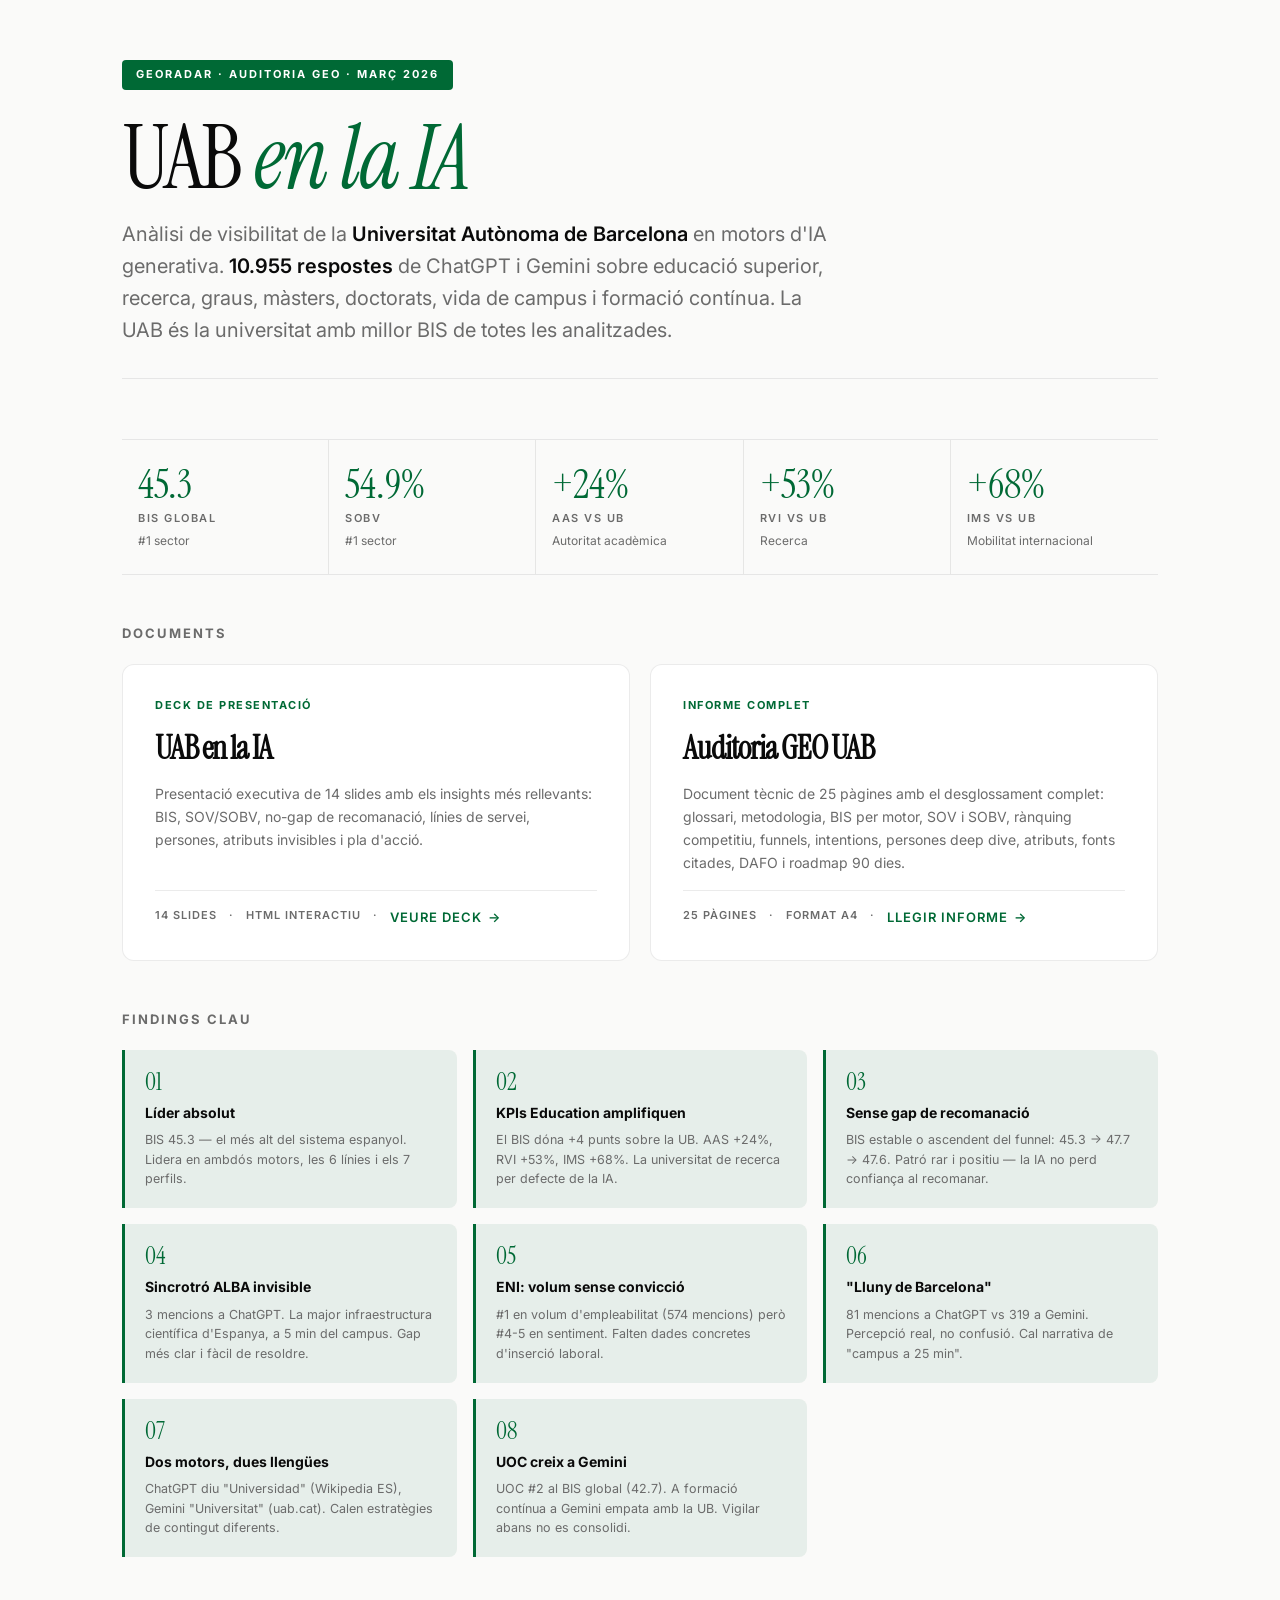
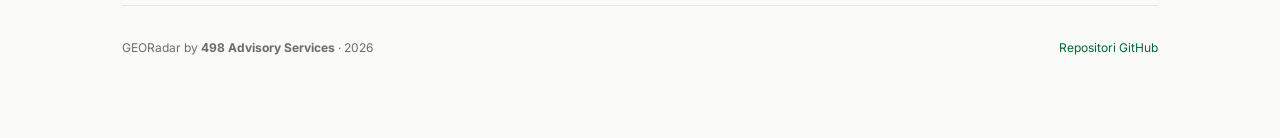
==== index.html @ ec0a304d "Add landing page and .nojekyll for GitHub Pages - index.html: landing executiva amb mètriques clau, " ====
<!DOCTYPE html>
<html lang="ca">
<head>
  <meta charset="UTF-8">
  <meta name="viewport" content="width=device-width, initial-scale=1.0">
  <title>UAB · Auditoria GEO · Març 2026</title>
  <meta name="description" content="Auditoria GEORadar de la Universitat Autònoma de Barcelona. Anàlisi de visibilitat en IA generativa (ChatGPT + Gemini, 10.955 respostes).">
  <link rel="preconnect" href="https://fonts.googleapis.com">
  <link rel="preconnect" href="https://fonts.gstatic.com" crossorigin>
  <link href="https://fonts.googleapis.com/css2?family=Inter:wght@400;500;600;700;800;900&family=Instrument+Serif:ital@0;1&display=swap" rel="stylesheet">
  <style>
    :root {
      --uab-green: #006935;
      --uab-green-dark: #005028;
      --uab-green-light: rgba(0,105,53,0.08);
      --ink: #0A0A0A;
      --bg: #FAFAF9;
      --muted: #6b6b6b;
      --border: rgba(0,0,0,0.08);
    }
    * { box-sizing: border-box; margin: 0; padding: 0; }
    body {
      font-family: "Inter", system-ui, -apple-system, sans-serif;
      background: var(--bg);
      color: var(--ink);
      min-height: 100vh;
      line-height: 1.6;
      -webkit-font-smoothing: antialiased;
    }
    .container { max-width: 1100px; margin: 0 auto; padding: 60px 32px 80px; }

    header { margin-bottom: 60px; padding-bottom: 32px; border-bottom: 1px solid var(--border); }
    .badge {
      display: inline-block;
      font-size: 11px;
      font-weight: 700;
      letter-spacing: 2px;
      text-transform: uppercase;
      color: #fff;
      background: var(--uab-green);
      padding: 6px 14px;
      border-radius: 4px;
      margin-bottom: 24px;
    }
    h1 {
      font-family: "Instrument Serif", "Inter", serif;
      font-weight: 400;
      font-size: clamp(48px, 7vw, 88px);
      line-height: 1;
      letter-spacing: -2px;
      margin-bottom: 16px;
    }
    h1 .accent { color: var(--uab-green); font-style: italic; }
    .subtitle {
      font-size: clamp(16px, 1.6vw, 20px);
      color: var(--muted);
      max-width: 720px;
      line-height: 1.6;
    }
    .subtitle strong { color: var(--ink); font-weight: 600; }

    .metrics {
      display: grid;
      grid-template-columns: repeat(auto-fit, minmax(180px, 1fr));
      gap: 0;
      margin: 48px 0;
      border-top: 1px solid var(--border);
      border-bottom: 1px solid var(--border);
    }
    .metric {
      padding: 24px 16px;
      border-right: 1px solid var(--border);
    }
    .metric:last-child { border-right: none; }
    .metric-value {
      font-family: "Instrument Serif", serif;
      font-size: 40px;
      line-height: 1;
      color: var(--uab-green);
      margin-bottom: 6px;
    }
    .metric-label {
      font-size: 11px;
      font-weight: 600;
      letter-spacing: 1.5px;
      text-transform: uppercase;
      color: var(--muted);
    }
    .metric-sub {
      font-size: 12px;
      color: var(--muted);
      margin-top: 4px;
    }

    .section-title {
      font-size: 13px;
      font-weight: 700;
      letter-spacing: 2px;
      text-transform: uppercase;
      color: var(--muted);
      margin-bottom: 20px;
    }

    .cards {
      display: grid;
      grid-template-columns: repeat(auto-fit, minmax(380px, 1fr));
      gap: 20px;
      margin-bottom: 48px;
    }
    .card {
      background: #fff;
      border: 1px solid var(--border);
      border-radius: 12px;
      padding: 32px;
      text-decoration: none;
      color: inherit;
      transition: transform 0.2s ease, border-color 0.2s ease, box-shadow 0.2s ease;
      display: flex;
      flex-direction: column;
      gap: 16px;
    }
    .card:hover {
      transform: translateY(-4px);
      border-color: var(--uab-green);
      box-shadow: 0 12px 28px rgba(0,105,53,0.10);
    }
    .card-tag {
      font-size: 11px;
      font-weight: 700;
      letter-spacing: 1.5px;
      text-transform: uppercase;
      color: var(--uab-green);
    }
    .card-title {
      font-family: "Instrument Serif", serif;
      font-size: 32px;
      line-height: 1.1;
      letter-spacing: -1px;
    }
    .card-desc {
      font-size: 14px;
      color: var(--muted);
      line-height: 1.65;
    }
    .card-meta {
      display: flex;
      gap: 12px;
      flex-wrap: wrap;
      font-size: 11px;
      font-weight: 600;
      letter-spacing: 1px;
      text-transform: uppercase;
      color: var(--muted);
      padding-top: 16px;
      border-top: 1px solid var(--border);
      margin-top: auto;
    }
    .card-cta {
      display: inline-flex;
      align-items: center;
      gap: 6px;
      font-size: 13px;
      font-weight: 600;
      color: var(--uab-green);
    }
    .card-cta::after {
      content: '→';
      transition: transform 0.2s ease;
    }
    .card:hover .card-cta::after { transform: translateX(4px); }

    .findings {
      display: grid;
      grid-template-columns: repeat(auto-fit, minmax(260px, 1fr));
      gap: 16px;
      margin-bottom: 48px;
    }
    .finding {
      padding: 20px;
      background: var(--uab-green-light);
      border-left: 3px solid var(--uab-green);
      border-radius: 0 8px 8px 0;
    }
    .finding-num {
      font-family: "Instrument Serif", serif;
      font-size: 24px;
      color: var(--uab-green);
      line-height: 1;
      margin-bottom: 8px;
    }
    .finding-title {
      font-size: 14px;
      font-weight: 700;
      margin-bottom: 6px;
    }
    .finding-text {
      font-size: 12.5px;
      color: var(--muted);
      line-height: 1.55;
    }

    footer {
      padding-top: 32px;
      border-top: 1px solid var(--border);
      font-size: 12px;
      color: var(--muted);
      display: flex;
      justify-content: space-between;
      flex-wrap: wrap;
      gap: 12px;
    }
    footer a { color: var(--uab-green); text-decoration: none; }
    footer a:hover { text-decoration: underline; }

    @media (max-width: 720px) {
      .container { padding: 40px 20px 60px; }
      .card { padding: 24px; }
      .metric { padding: 18px 12px; }
      .metric-value { font-size: 32px; }
    }
  </style>
</head>
<body>
  <div class="container">

    <header>
      <span class="badge">GEORadar · Auditoria GEO · Març 2026</span>
      <h1>UAB <span class="accent">en la IA</span></h1>
      <p class="subtitle">
        Anàlisi de visibilitat de la <strong>Universitat Autònoma de Barcelona</strong> en motors d'IA generativa.
        <strong>10.955 respostes</strong> de ChatGPT i Gemini sobre educació superior, recerca, graus, màsters, doctorats, vida de campus i formació contínua. La UAB és la universitat amb millor BIS de totes les analitzades.
      </p>
    </header>

    <div class="metrics">
      <div class="metric">
        <div class="metric-value">45.3</div>
        <div class="metric-label">BIS global</div>
        <div class="metric-sub">#1 sector</div>
      </div>
      <div class="metric">
        <div class="metric-value">54.9%</div>
        <div class="metric-label">SOBV</div>
        <div class="metric-sub">#1 sector</div>
      </div>
      <div class="metric">
        <div class="metric-value">+24%</div>
        <div class="metric-label">AAS vs UB</div>
        <div class="metric-sub">Autoritat acadèmica</div>
      </div>
      <div class="metric">
        <div class="metric-value">+53%</div>
        <div class="metric-label">RVI vs UB</div>
        <div class="metric-sub">Recerca</div>
      </div>
      <div class="metric">
        <div class="metric-value">+68%</div>
        <div class="metric-label">IMS vs UB</div>
        <div class="metric-sub">Mobilitat internacional</div>
      </div>
    </div>

    <div class="section-title">Documents</div>
    <div class="cards">

      <a class="card" href="_outputs/UAB%20en%20la%20IA.html">
        <span class="card-tag">Deck de presentació</span>
        <h2 class="card-title">UAB en la IA</h2>
        <p class="card-desc">
          Presentació executiva de 14 slides amb els insights més rellevants: BIS, SOV/SOBV, no-gap de recomanació, línies de servei, persones, atributs invisibles i pla d'acció.
        </p>
        <div class="card-meta">
          <span>14 slides</span>
          <span>·</span>
          <span>HTML interactiu</span>
          <span>·</span>
          <span class="card-cta">Veure deck</span>
        </div>
      </a>

      <a class="card" href="_outputs/20260514_INFORME_uab_geo-audit-marc2026_v1.html">
        <span class="card-tag">Informe complet</span>
        <h2 class="card-title">Auditoria GEO UAB</h2>
        <p class="card-desc">
          Document tècnic de 25 pàgines amb el desglossament complet: glossari, metodologia, BIS per motor, SOV i SOBV, rànquing competitiu, funnels, intentions, persones deep dive, atributs, fonts citades, DAFO i roadmap 90 dies.
        </p>
        <div class="card-meta">
          <span>25 pàgines</span>
          <span>·</span>
          <span>Format A4</span>
          <span>·</span>
          <span class="card-cta">Llegir informe</span>
        </div>
      </a>

    </div>

    <div class="section-title">Findings clau</div>
    <div class="findings">

      <div class="finding">
        <div class="finding-num">01</div>
        <div class="finding-title">Líder absolut</div>
        <div class="finding-text">BIS 45.3 — el més alt del sistema espanyol. Lidera en ambdós motors, les 6 línies i els 7 perfils.</div>
      </div>

      <div class="finding">
        <div class="finding-num">02</div>
        <div class="finding-title">KPIs Education amplifiquen</div>
        <div class="finding-text">El BIS dóna +4 punts sobre la UB. AAS +24%, RVI +53%, IMS +68%. La universitat de recerca per defecte de la IA.</div>
      </div>

      <div class="finding">
        <div class="finding-num">03</div>
        <div class="finding-title">Sense gap de recomanació</div>
        <div class="finding-text">BIS estable o ascendent del funnel: 45.3 → 47.7 → 47.6. Patró rar i positiu — la IA no perd confiança al recomanar.</div>
      </div>

      <div class="finding">
        <div class="finding-num">04</div>
        <div class="finding-title">Sincrotró ALBA invisible</div>
        <div class="finding-text">3 mencions a ChatGPT. La major infraestructura científica d'Espanya, a 5 min del campus. Gap més clar i fàcil de resoldre.</div>
      </div>

      <div class="finding">
        <div class="finding-num">05</div>
        <div class="finding-title">ENI: volum sense convicció</div>
        <div class="finding-text">#1 en volum d'empleabilitat (574 mencions) però #4-5 en sentiment. Falten dades concretes d'inserció laboral.</div>
      </div>

      <div class="finding">
        <div class="finding-num">06</div>
        <div class="finding-title">"Lluny de Barcelona"</div>
        <div class="finding-text">81 mencions a ChatGPT vs 319 a Gemini. Percepció real, no confusió. Cal narrativa de "campus a 25 min".</div>
      </div>

      <div class="finding">
        <div class="finding-num">07</div>
        <div class="finding-title">Dos motors, dues llengües</div>
        <div class="finding-text">ChatGPT diu "Universidad" (Wikipedia ES), Gemini "Universitat" (uab.cat). Calen estratègies de contingut diferents.</div>
      </div>

      <div class="finding">
        <div class="finding-num">08</div>
        <div class="finding-title">UOC creix a Gemini</div>
        <div class="finding-text">UOC #2 al BIS global (42.7). A formació contínua a Gemini empata amb la UB. Vigilar abans no es consolidi.</div>
      </div>

    </div>

    <footer>
      <span>GEORadar by <strong>498 Advisory Services</strong> · 2026</span>
      <span><a href="https://github.com/498AS/uab-geo-audit">Repositori GitHub</a></span>
    </footer>

  </div>
</body>
</html>
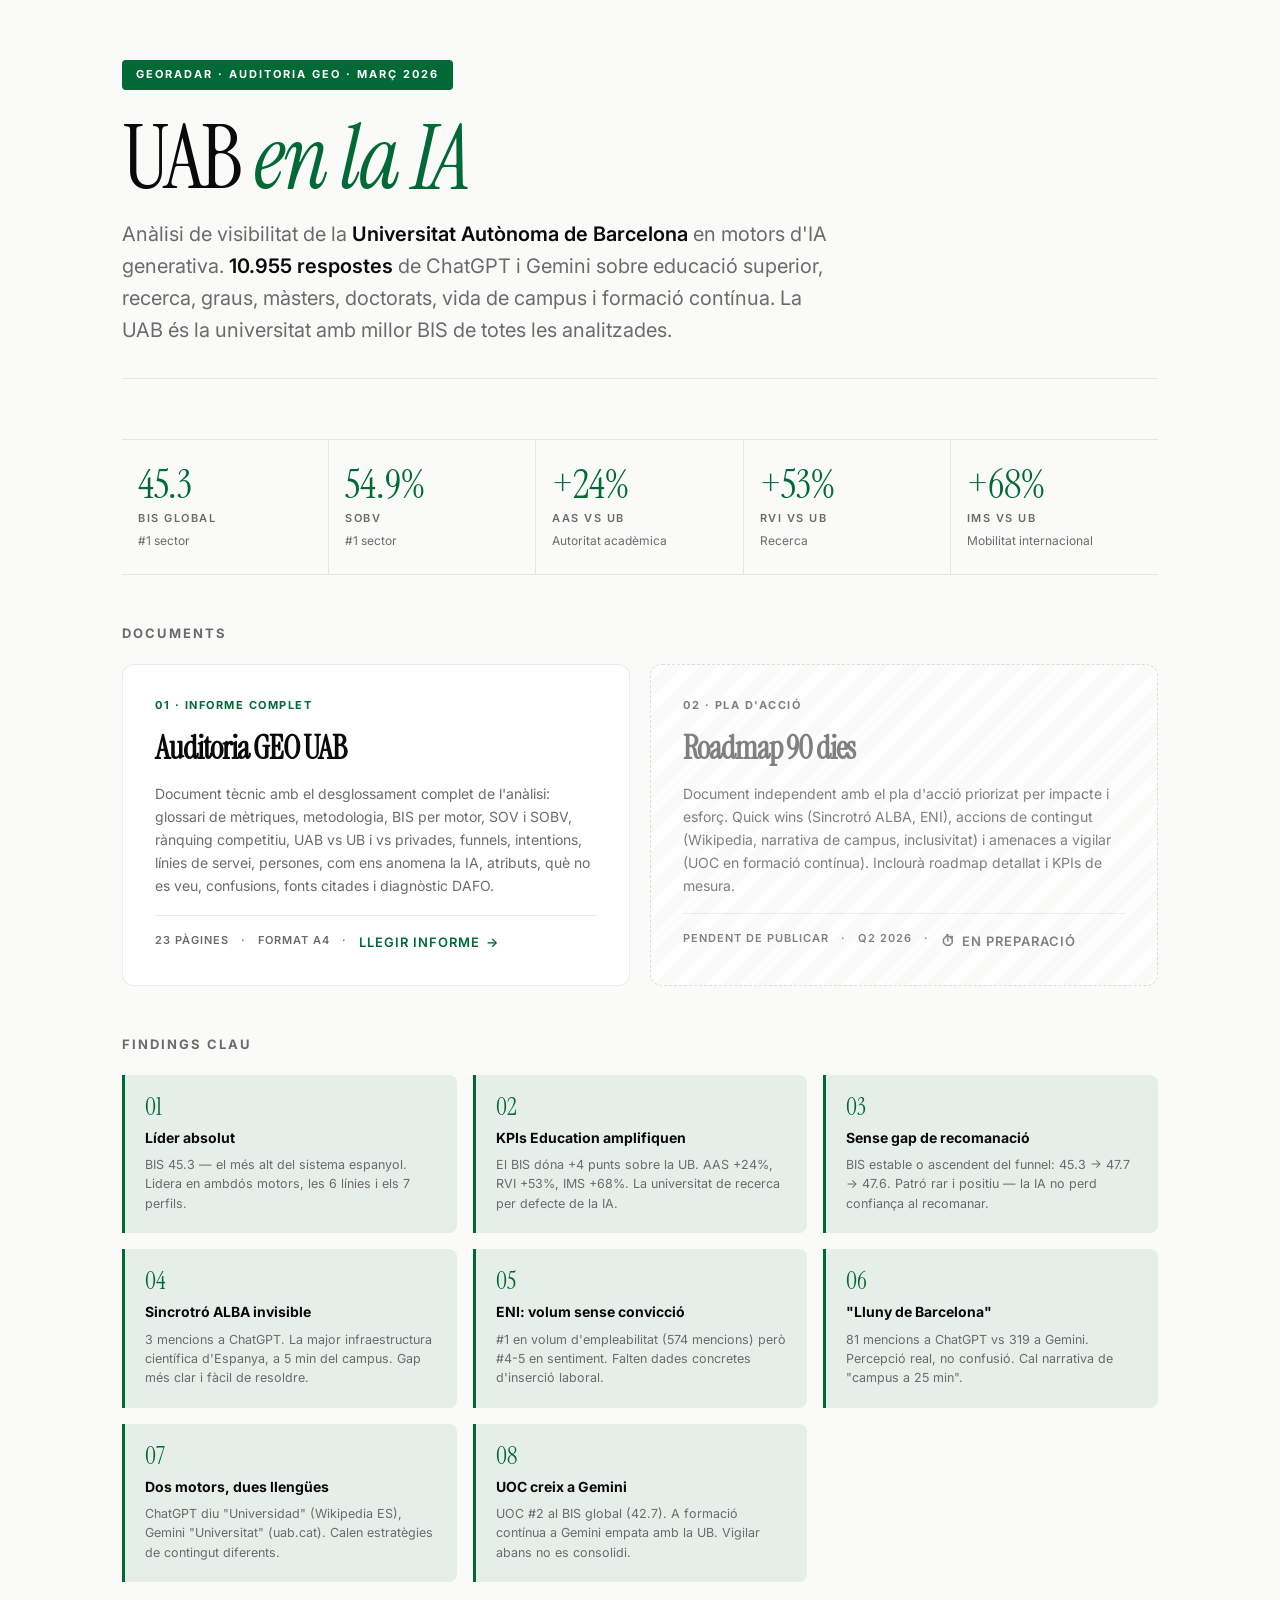
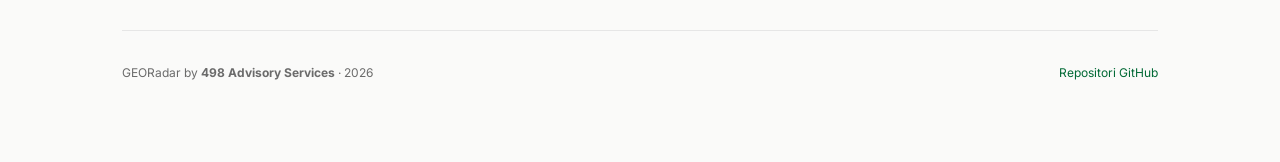
==== commit ad275245: "Landing: replace deck card with Pla d'acció (pending) La landing ara mostra dues targetes numerades:" ====
--- a/index.html
+++ b/index.html
@@ -168,6 +168,38 @@
       transition: transform 0.2s ease;
     }
     .card:hover .card-cta::after { transform: translateX(4px); }
+    .card--pending {
+      cursor: not-allowed;
+      background: repeating-linear-gradient(
+        135deg,
+        #fff,
+        #fff 12px,
+        #fafaf9 12px,
+        #fafaf9 24px
+      );
+      border-style: dashed;
+      border-color: rgba(0,0,0,0.14);
+      opacity: 0.85;
+    }
+    .card--pending:hover {
+      transform: none;
+      box-shadow: none;
+      border-color: rgba(0,0,0,0.14);
+    }
+    .card--pending .card-tag { color: var(--muted); }
+    .card--pending .card-title { color: var(--muted); }
+    .card-cta-pending {
+      display: inline-flex;
+      align-items: center;
+      gap: 6px;
+      font-size: 13px;
+      font-weight: 600;
+      color: var(--muted);
+    }
+    .card-cta-pending::before {
+      content: '⏱';
+      font-size: 14px;
+    }
 
     .findings {
       display: grid;
@@ -263,29 +295,14 @@
     <div class="section-title">Documents</div>
     <div class="cards">
 
-      <a class="card" href="_outputs/UAB%20en%20la%20IA.html">
-        <span class="card-tag">Deck de presentació</span>
-        <h2 class="card-title">UAB en la IA</h2>
+      <a class="card" href="_outputs/20260514_INFORME_uab_geo-audit-marc2026_v1.html">
+        <span class="card-tag">01 · Informe complet</span>
+        <h2 class="card-title">Auditoria GEO UAB</h2>
         <p class="card-desc">
-          Presentació executiva de 14 slides amb els insights més rellevants: BIS, SOV/SOBV, no-gap de recomanació, línies de servei, persones, atributs invisibles i pla d'acció.
+          Document tècnic amb el desglossament complet de l'anàlisi: glossari de mètriques, metodologia, BIS per motor, SOV i SOBV, rànquing competitiu, UAB vs UB i vs privades, funnels, intentions, línies de servei, persones, com ens anomena la IA, atributs, què no es veu, confusions, fonts citades i diagnòstic DAFO.
         </p>
         <div class="card-meta">
-          <span>14 slides</span>
-          <span>·</span>
-          <span>HTML interactiu</span>
-          <span>·</span>
-          <span class="card-cta">Veure deck</span>
-        </div>
-      </a>
-
-      <a class="card" href="_outputs/20260514_INFORME_uab_geo-audit-marc2026_v1.html">
-        <span class="card-tag">Informe complet</span>
-        <h2 class="card-title">Auditoria GEO UAB</h2>
-        <p class="card-desc">
-          Document tècnic de 25 pàgines amb el desglossament complet: glossari, metodologia, BIS per motor, SOV i SOBV, rànquing competitiu, funnels, intentions, persones deep dive, atributs, fonts citades, DAFO i roadmap 90 dies.
-        </p>
-        <div class="card-meta">
-          <span>25 pàgines</span>
+          <span>23 pàgines</span>
           <span>·</span>
           <span>Format A4</span>
           <span>·</span>
@@ -293,6 +310,21 @@
         </div>
       </a>
 
+      <div class="card card--pending" aria-disabled="true">
+        <span class="card-tag">02 · Pla d'acció</span>
+        <h2 class="card-title">Roadmap 90 dies</h2>
+        <p class="card-desc">
+          Document independent amb el pla d'acció priorizat per impacte i esforç. Quick wins (Sincrotró ALBA, ENI), accions de contingut (Wikipedia, narrativa de campus, inclusivitat) i amenaces a vigilar (UOC en formació contínua). Inclourà roadmap detallat i KPIs de mesura.
+        </p>
+        <div class="card-meta">
+          <span>Pendent de publicar</span>
+          <span>·</span>
+          <span>Q2 2026</span>
+          <span>·</span>
+          <span class="card-cta-pending">En preparació</span>
+        </div>
+      </div>
+
     </div>
 
     <div class="section-title">Findings clau</div>
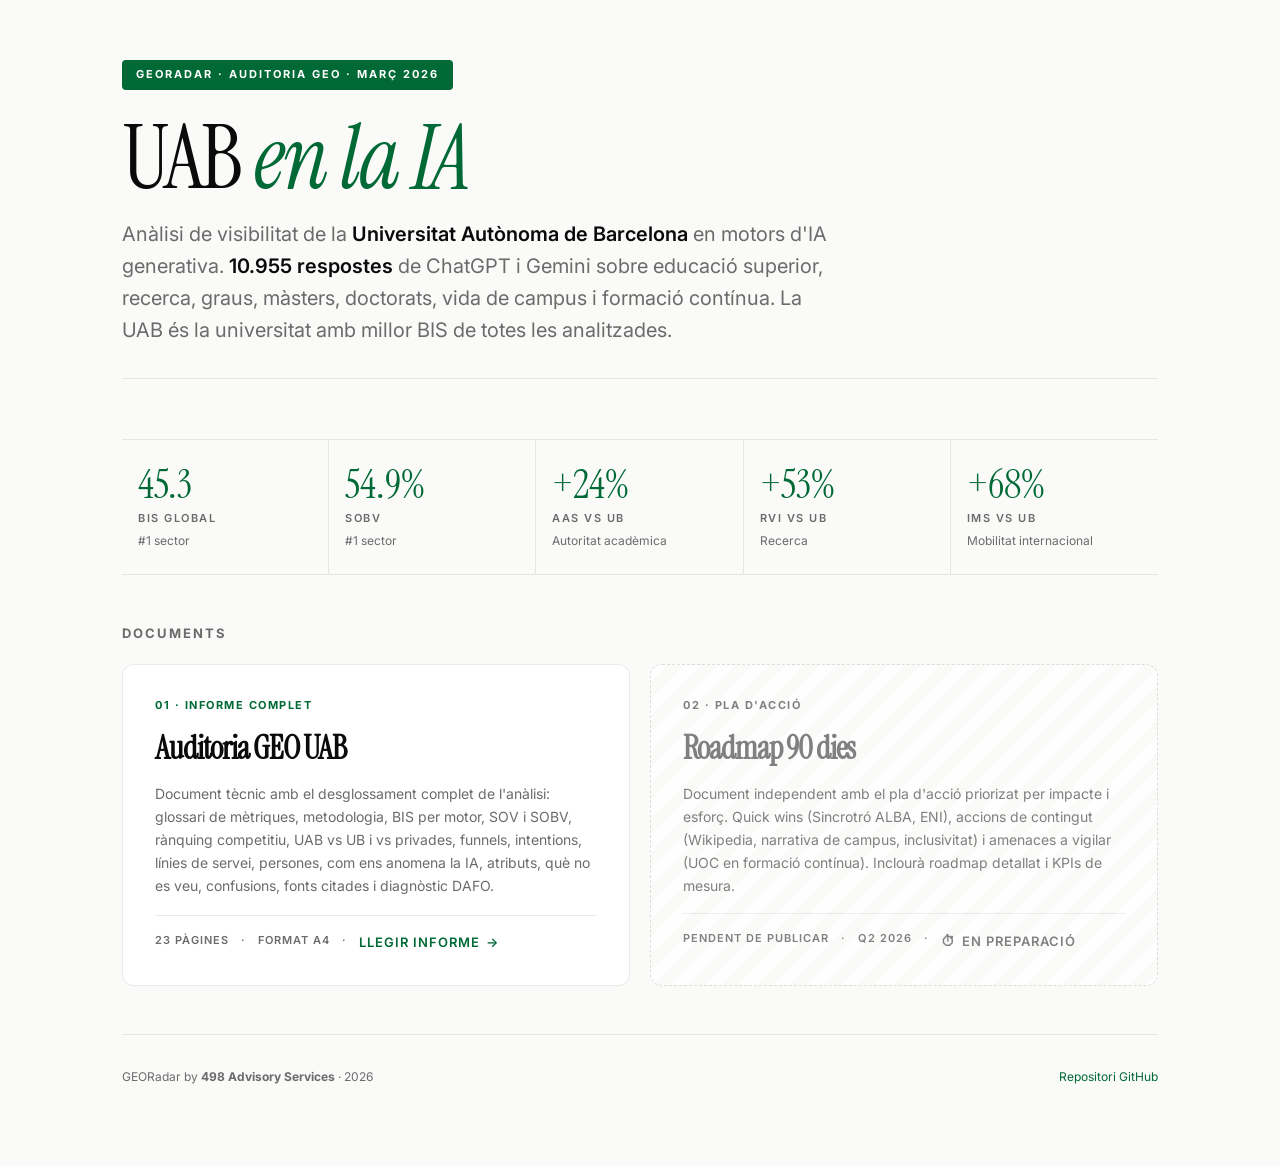
==== commit 6cc530e8: "Landing: remove Findings clau section S'ha eliminat la secció "Findings clau" amb les 8 targetes des" ====
--- a/index.html
+++ b/index.html
@@ -327,58 +327,6 @@
 
     </div>
 
-    <div class="section-title">Findings clau</div>
-    <div class="findings">
-
-      <div class="finding">
-        <div class="finding-num">01</div>
-        <div class="finding-title">Líder absolut</div>
-        <div class="finding-text">BIS 45.3 — el més alt del sistema espanyol. Lidera en ambdós motors, les 6 línies i els 7 perfils.</div>
-      </div>
-
-      <div class="finding">
-        <div class="finding-num">02</div>
-        <div class="finding-title">KPIs Education amplifiquen</div>
-        <div class="finding-text">El BIS dóna +4 punts sobre la UB. AAS +24%, RVI +53%, IMS +68%. La universitat de recerca per defecte de la IA.</div>
-      </div>
-
-      <div class="finding">
-        <div class="finding-num">03</div>
-        <div class="finding-title">Sense gap de recomanació</div>
-        <div class="finding-text">BIS estable o ascendent del funnel: 45.3 → 47.7 → 47.6. Patró rar i positiu — la IA no perd confiança al recomanar.</div>
-      </div>
-
-      <div class="finding">
-        <div class="finding-num">04</div>
-        <div class="finding-title">Sincrotró ALBA invisible</div>
-        <div class="finding-text">3 mencions a ChatGPT. La major infraestructura científica d'Espanya, a 5 min del campus. Gap més clar i fàcil de resoldre.</div>
-      </div>
-
-      <div class="finding">
-        <div class="finding-num">05</div>
-        <div class="finding-title">ENI: volum sense convicció</div>
-        <div class="finding-text">#1 en volum d'empleabilitat (574 mencions) però #4-5 en sentiment. Falten dades concretes d'inserció laboral.</div>
-      </div>
-
-      <div class="finding">
-        <div class="finding-num">06</div>
-        <div class="finding-title">"Lluny de Barcelona"</div>
-        <div class="finding-text">81 mencions a ChatGPT vs 319 a Gemini. Percepció real, no confusió. Cal narrativa de "campus a 25 min".</div>
-      </div>
-
-      <div class="finding">
-        <div class="finding-num">07</div>
-        <div class="finding-title">Dos motors, dues llengües</div>
-        <div class="finding-text">ChatGPT diu "Universidad" (Wikipedia ES), Gemini "Universitat" (uab.cat). Calen estratègies de contingut diferents.</div>
-      </div>
-
-      <div class="finding">
-        <div class="finding-num">08</div>
-        <div class="finding-title">UOC creix a Gemini</div>
-        <div class="finding-text">UOC #2 al BIS global (42.7). A formació contínua a Gemini empata amb la UB. Vigilar abans no es consolidi.</div>
-      </div>
-
-    </div>
 
     <footer>
       <span>GEORadar by <strong>498 Advisory Services</strong> · 2026</span>
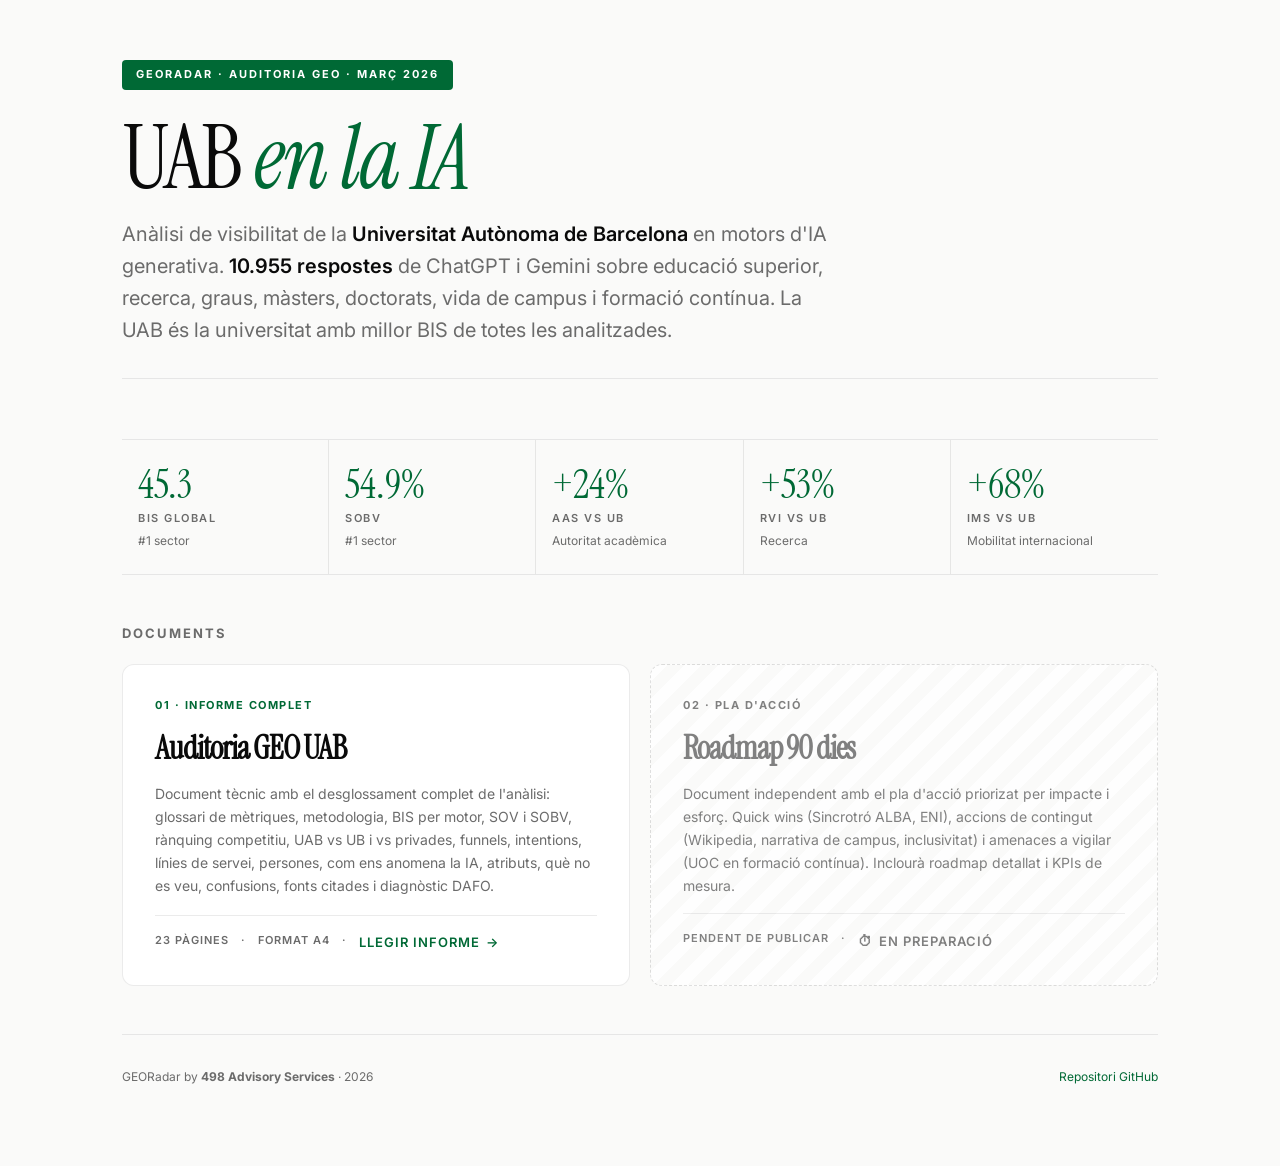
==== commit 5365cfb0: "Landing: remove Q2 2026 from Pla d'acció pending tag Co-Authored-By: Claude Opus 4.7 (1M context) <n" ====
--- a/index.html
+++ b/index.html
@@ -319,8 +319,6 @@
         <div class="card-meta">
           <span>Pendent de publicar</span>
           <span>·</span>
-          <span>Q2 2026</span>
-          <span>·</span>
           <span class="card-cta-pending">En preparació</span>
         </div>
       </div>
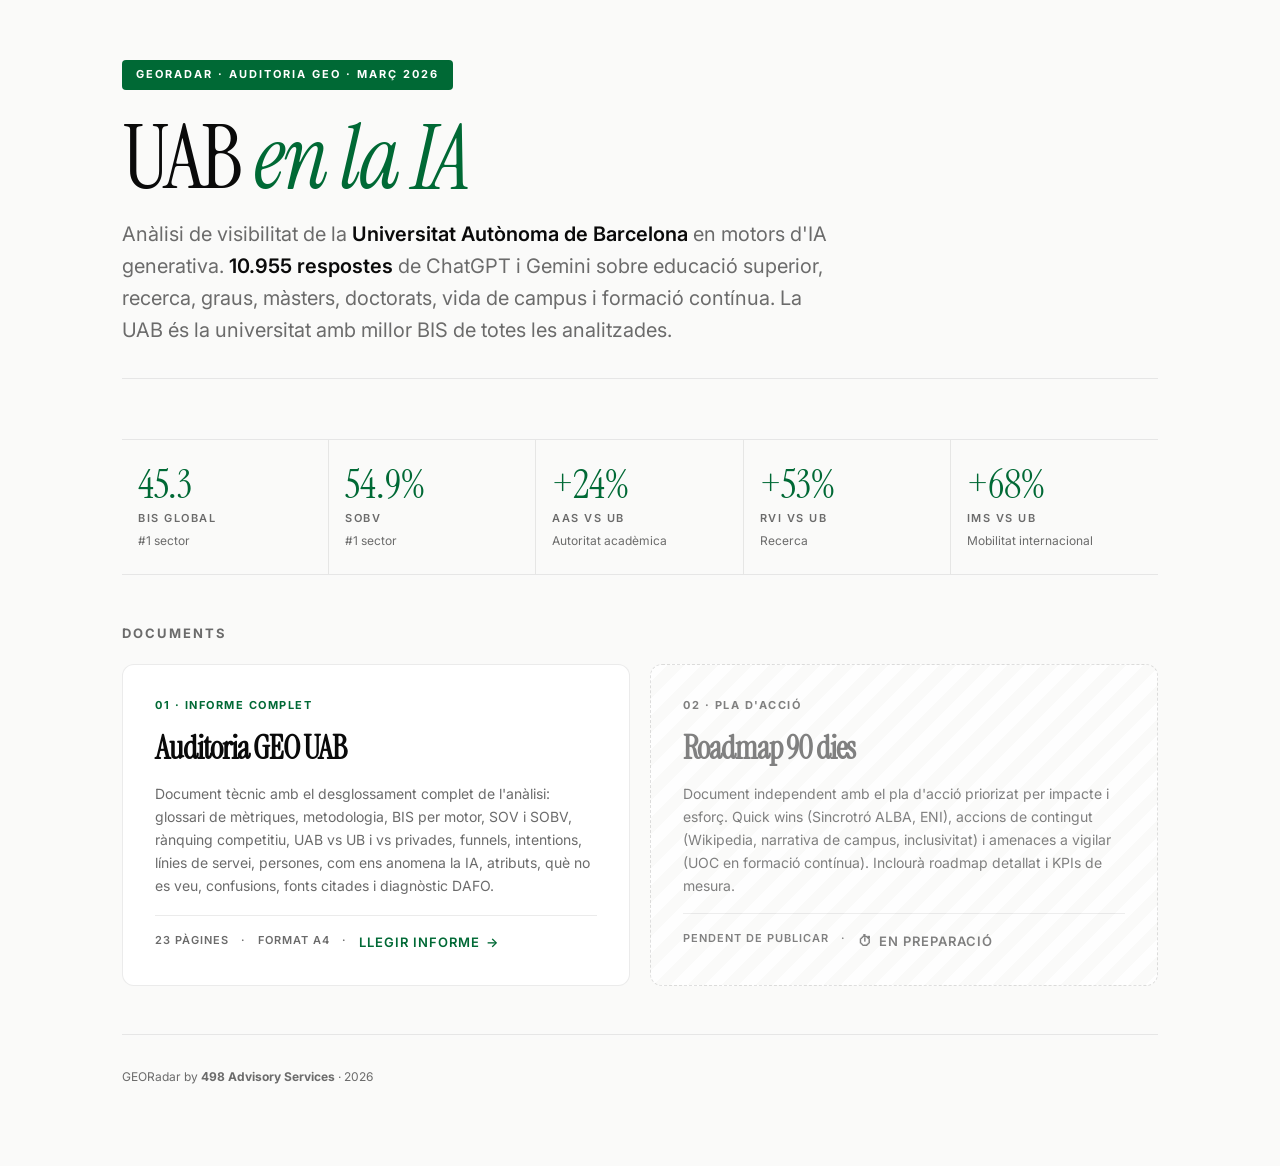
==== commit ece0c79e: "Landing: remove GitHub repo link from footer Co-Authored-By: Claude Opus 4.7 (1M context) <noreply@a" ====
--- a/index.html
+++ b/index.html
@@ -328,7 +328,6 @@
 
     <footer>
       <span>GEORadar by <strong>498 Advisory Services</strong> · 2026</span>
-      <span><a href="https://github.com/498AS/uab-geo-audit">Repositori GitHub</a></span>
     </footer>
 
   </div>
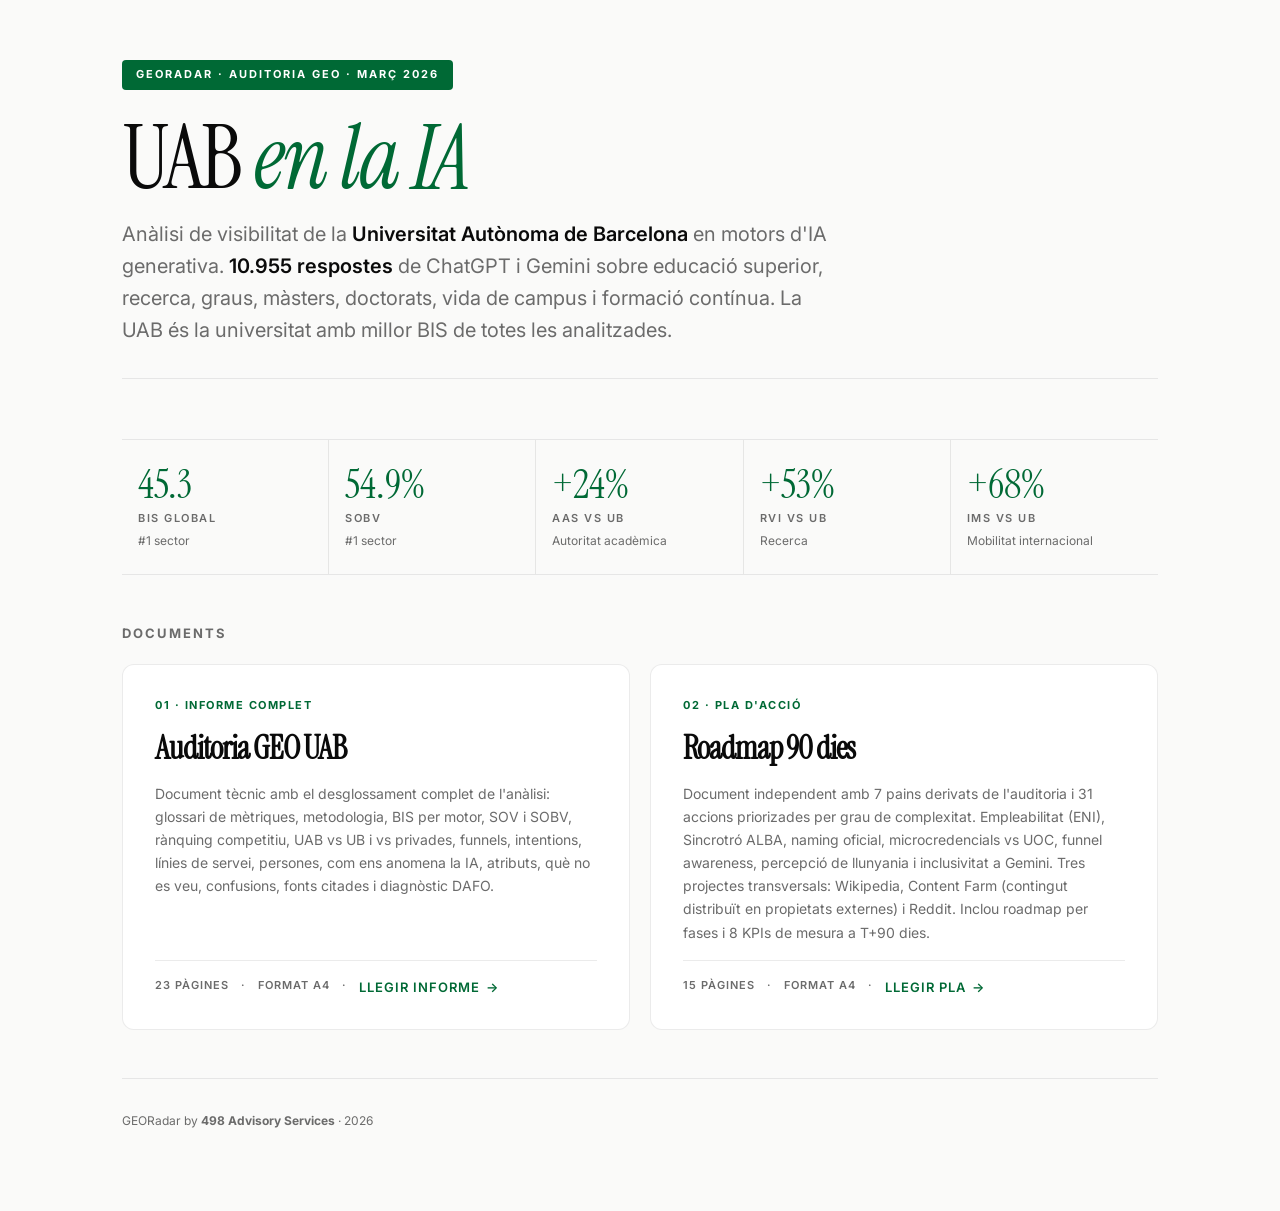
==== commit 595b2709: "Add Pla d'acció GEO + link from landing Document independent (15 pàgines, A4) amb el pla d'acció der" ====
--- a/index.html
+++ b/index.html
@@ -310,18 +310,20 @@
         </div>
       </a>
 
-      <div class="card card--pending" aria-disabled="true">
+      <a class="card" href="_outputs/20260526_PLA_uab_pla-accio-geo_v1.html">
         <span class="card-tag">02 · Pla d'acció</span>
         <h2 class="card-title">Roadmap 90 dies</h2>
         <p class="card-desc">
-          Document independent amb el pla d'acció priorizat per impacte i esforç. Quick wins (Sincrotró ALBA, ENI), accions de contingut (Wikipedia, narrativa de campus, inclusivitat) i amenaces a vigilar (UOC en formació contínua). Inclourà roadmap detallat i KPIs de mesura.
+          Document independent amb 7 pains derivats de l'auditoria i 31 accions priorizades per grau de complexitat. Empleabilitat (ENI), Sincrotró ALBA, naming oficial, microcredencials vs UOC, funnel awareness, percepció de llunyania i inclusivitat a Gemini. Tres projectes transversals: Wikipedia, Content Farm (contingut distribuït en propietats externes) i Reddit. Inclou roadmap per fases i 8 KPIs de mesura a T+90 dies.
         </p>
         <div class="card-meta">
-          <span>Pendent de publicar</span>
+          <span>15 pàgines</span>
           <span>·</span>
-          <span class="card-cta-pending">En preparació</span>
+          <span>Format A4</span>
+          <span>·</span>
+          <span class="card-cta">Llegir pla</span>
         </div>
-      </div>
+      </a>
 
     </div>
 
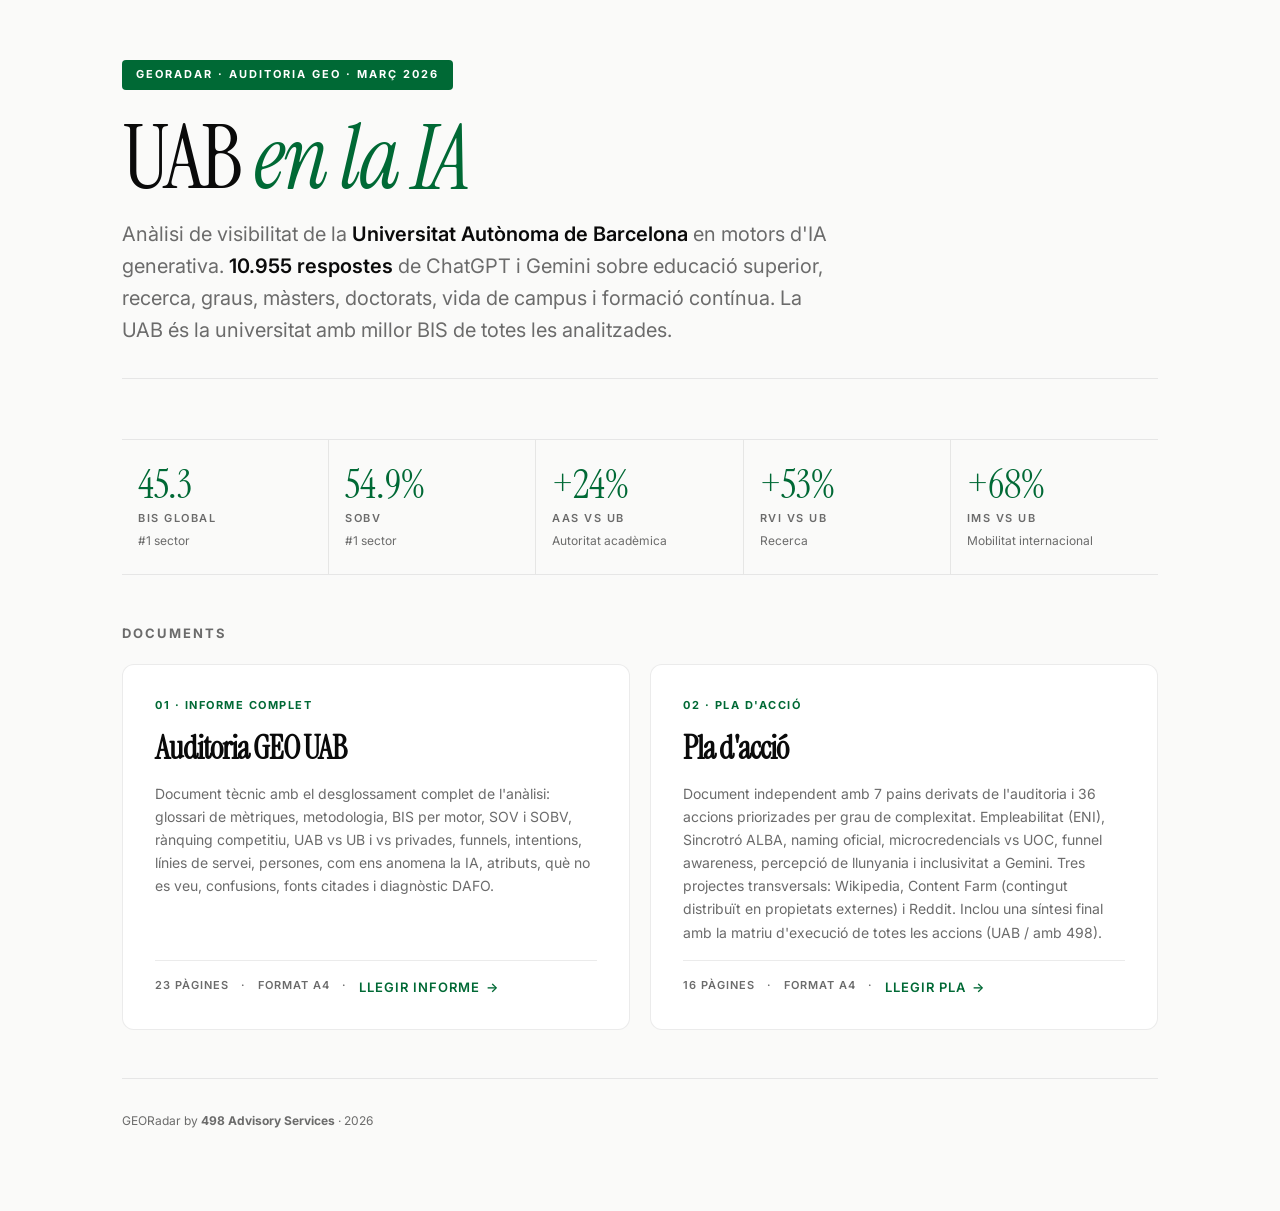
==== commit 903284bd: "Pla d'acció: substituir Tancament per Síntesi + treure framing "90 dies" - Síntesi (pàg 15-16): matr" ====
--- a/index.html
+++ b/index.html
@@ -312,12 +312,12 @@
 
       <a class="card" href="_outputs/20260526_PLA_uab_pla-accio-geo_v1.html">
         <span class="card-tag">02 · Pla d'acció</span>
-        <h2 class="card-title">Roadmap 90 dies</h2>
+        <h2 class="card-title">Pla d'acció</h2>
         <p class="card-desc">
-          Document independent amb 7 pains derivats de l'auditoria i 31 accions priorizades per grau de complexitat. Empleabilitat (ENI), Sincrotró ALBA, naming oficial, microcredencials vs UOC, funnel awareness, percepció de llunyania i inclusivitat a Gemini. Tres projectes transversals: Wikipedia, Content Farm (contingut distribuït en propietats externes) i Reddit. Inclou roadmap per fases i 8 KPIs de mesura a T+90 dies.
+          Document independent amb 7 pains derivats de l'auditoria i 36 accions priorizades per grau de complexitat. Empleabilitat (ENI), Sincrotró ALBA, naming oficial, microcredencials vs UOC, funnel awareness, percepció de llunyania i inclusivitat a Gemini. Tres projectes transversals: Wikipedia, Content Farm (contingut distribuït en propietats externes) i Reddit. Inclou una síntesi final amb la matriu d'execució de totes les accions (UAB / amb 498).
         </p>
         <div class="card-meta">
-          <span>15 pàgines</span>
+          <span>16 pàgines</span>
           <span>·</span>
           <span>Format A4</span>
           <span>·</span>
